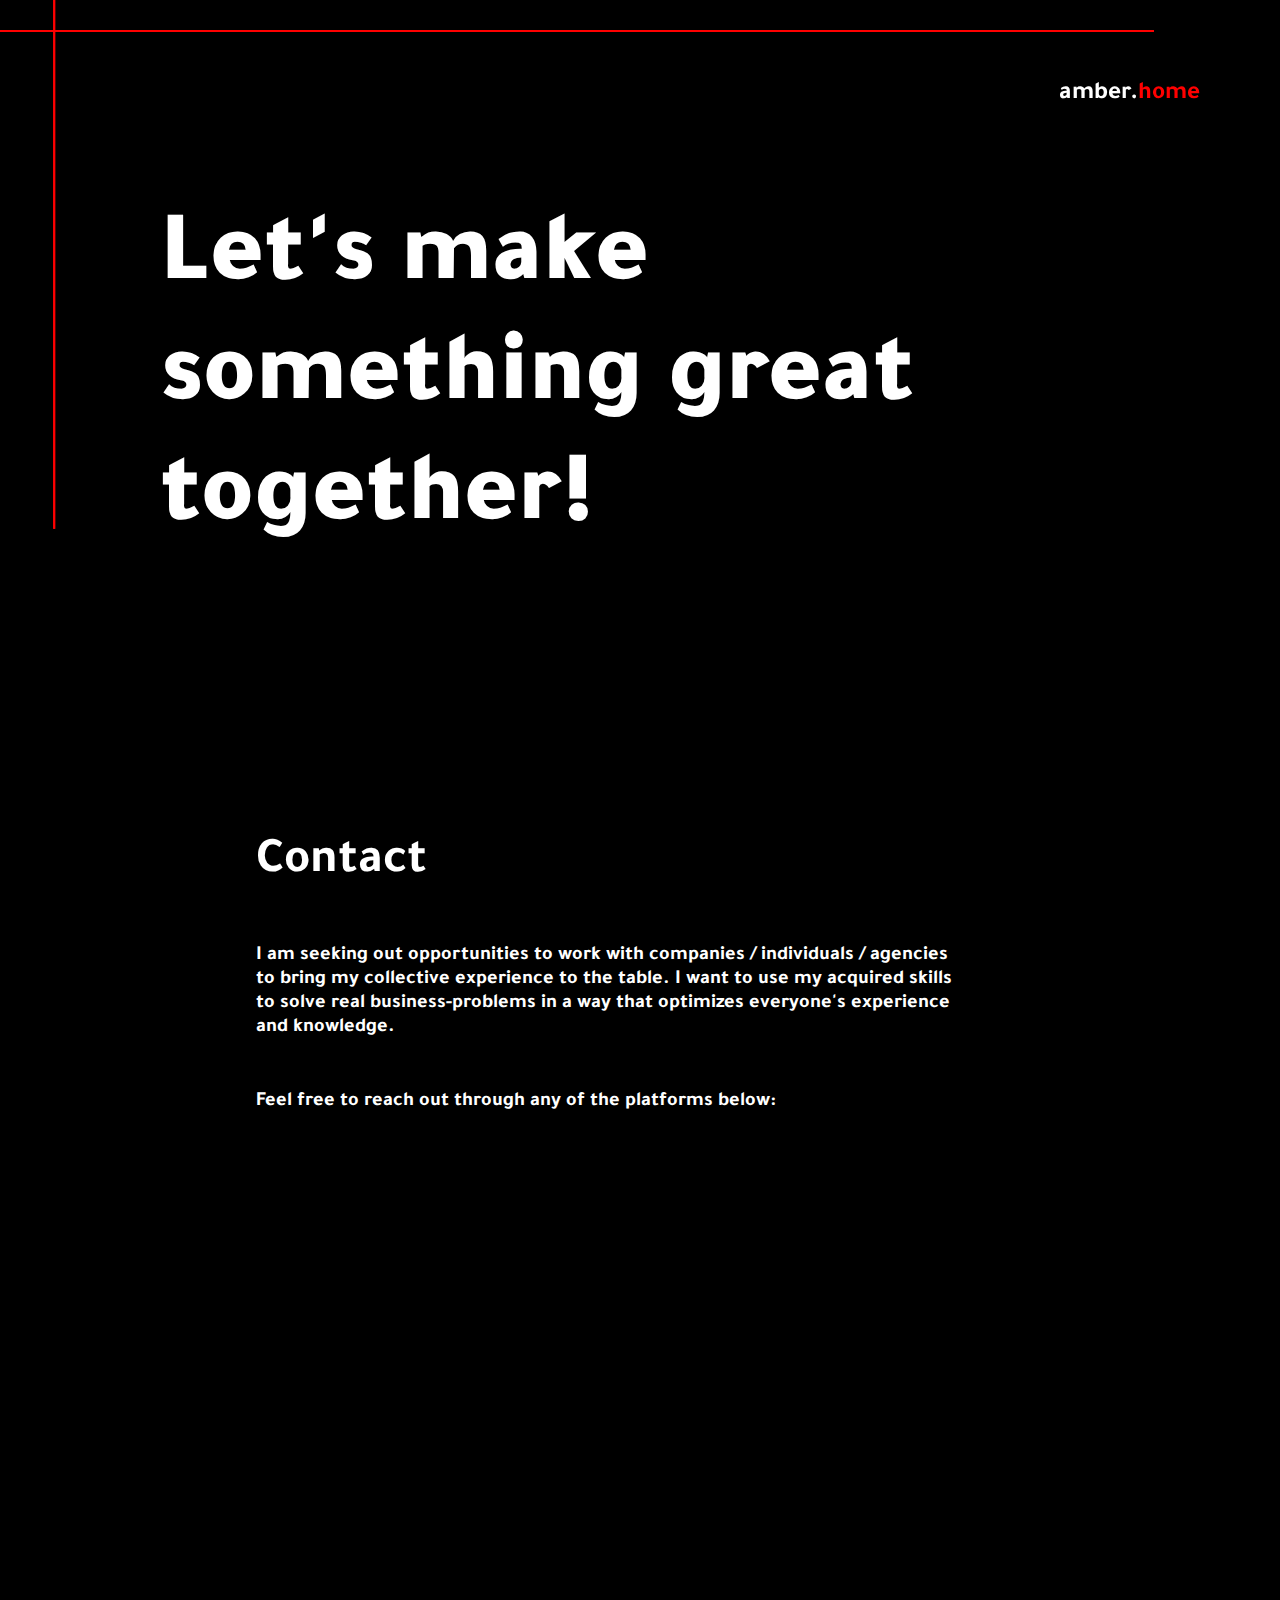
==== contact.html @ c376eda8 "This is a new commit for what I originally planned to be amended" ====
<!DOCTYPE html>
<html lang="en">
  <head>
    <meta charset="UTF-8" />
    <meta http-equiv="X-UA-Compatible" content="IE=edge" />
    <link rel="stylesheet" href="contact.css" />

    <title>Contact Details</title>
  </head>
  <body>

    <hr color="red" class="horizontal-line" />
    <hr color="red" class="vertical-line" /> 

    <div class="hero container">
      <div class="header">
        <a id="amber-link" href="index.html"
          >amber.<span class="home-word">home</span></a
        >
      </div>
    </div>

    <div class="container words">
      <p class="heading">Let's make something great together!</p>
    </div>

    <div class="container contact-section">
      <h2>Contact</h2>
      <div class="description">
        <p>
          I am seeking out opportunities to work with companies / individuals / agencies to bring my collective experience to the table.
          I want to use my acquired skills to solve real business-problems in a way that optimizes everyone's experience and knowledge.  
        </p>
      <div class="description">
        <p class="contact-text">
          Feel free to reach out through any of the platforms below:
        </p>
      </div>
    </div>

    <div class="contact-section__end">
      <a href = "mailto: amberalam.3101@gmail.com">amberalam.3101@gmail.com</a>
      <p>+91 - 704-239-0077</p>
      <P >Innovative Timberleaf Apts, 
                                        B-G06, First Floor,
                                        HSR Layout, Somasundrapalaya,
                                        BLR - 560102
      </P>
      
    </div>
    
    <script src="contact.js"></script>
  </body>
</html>
---- contact.css ----
@import url("https://fonts.googleapis.com/css2?family=Stick+No+Bills:wght@200;300;400;500;600;700;800&family=Tajawal:wght@200;300;400;500;700;800;900&display=swap");

* {
  margin: 0;
  padding: 0;
  font-family: "Stick No Bills", sans-serif;
  font-family: "Tajawal", sans-serif;
}

body {
  background-color: rgba(0, 0, 0);
  box-sizing: border-box;
  color: #fff;
  font-weight: bold;
}

.container {
  height: 100vh;
  margin: auto;
  /* background-color: #fff; */
  width: 75%;
  display: flex;
}

.hero {
  height: auto;
}

h1 {
  padding-top: 160px;
  font-size: 150px;
}

a {
  text-decoration: none;
  color: rgb(255, 0, 0);
}
.header a {
  color: rgb(255, 255, 255);
  font-size: 25px;
  position: fixed;
  top: 80px;
  right: 80px;
}

.home-word {
  color: red;
  position: relative;
  right: -150px;
  transition: right 1s ease;
}

.words {
  margin-top: 200px;
  height: 70vh;
  /* background-color: rgb(78, 78, 78); */
}

.words p {
  font-size: 100px;
  font-weight: 900;
}

.contact-section {
  width: 100%;
  display: flex;
  flex-direction: column;
  width: 60%;
}

h2 {
  font-size: 50px;
  margin-bottom: 50px;
}

.description {
  width: 700px;
  margin-bottom: 20px;
  font-size: 20px;
  font-weight: bold;
}

.description p {
  margin-bottom: 50px;
}
.heading {
  position: relative;
  right: 1300px;
  transition: right 2s ease;
}

.contact-section__end {
  opacity: 0;
  font-size: 20px;
  color: red;
  text-decoration: none;
  height: 1auto;
  display: flex;
  flex-direction: column;
  justify-content: space-evenly;
}
.contact-section__end p,
.contact-section__end a {
  margin-bottom: 10px;
}

.contact-section__end p {
  width: 250px;
}

hr {
  position: relative;
  top: 30px;
  width: 0px;
  transition: width 2s ease;
}

.vertical-line {
  transform: rotate(90deg);
}
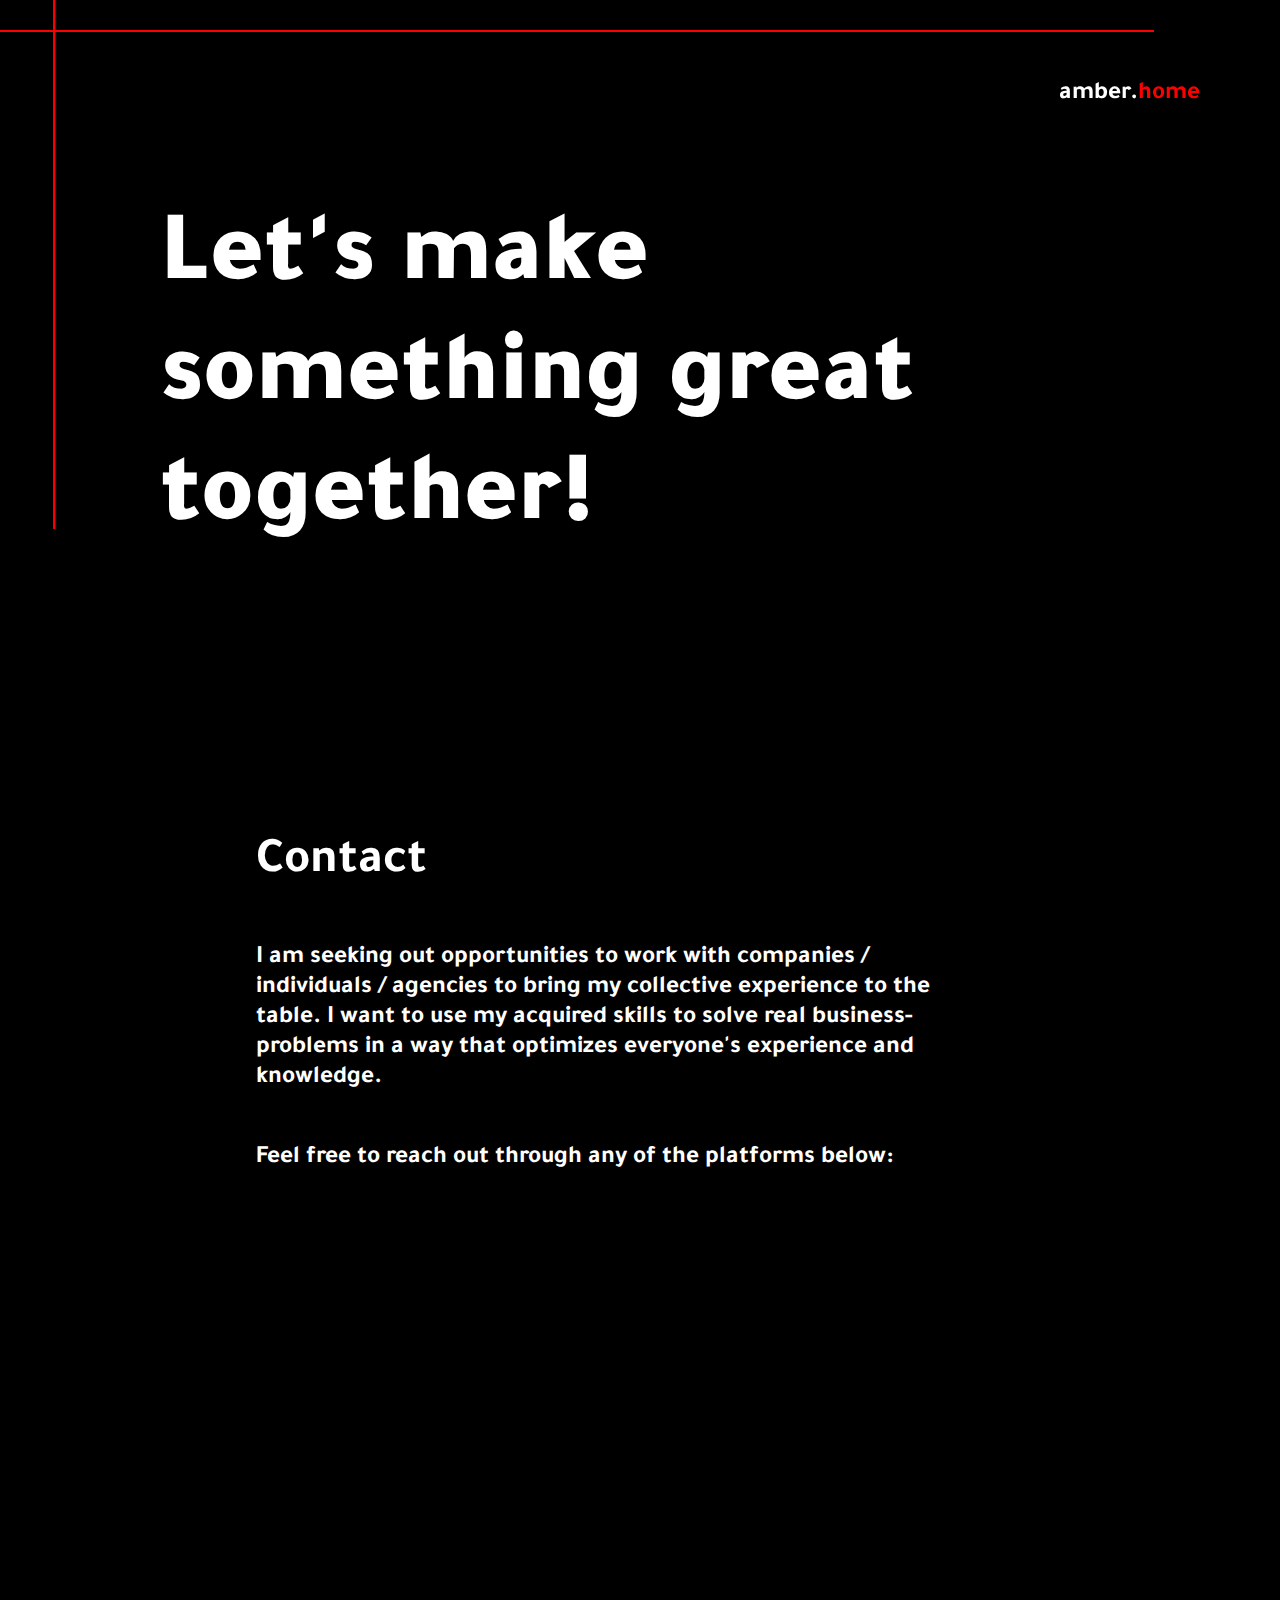
==== commit d3ecb6fc: "responsive attempt" ====
--- a/contact.html
+++ b/contact.html
@@ -46,8 +46,8 @@
                                         HSR Layout, Somasundrapalaya,
                                         BLR - 560102
       </P>
-      
     </div>
+    <div class="margin"></div>
     
     <script src="contact.js"></script>
   </body>
--- a/contact.css
+++ b/contact.css
@@ -5,6 +5,7 @@
   padding: 0;
   font-family: "Stick No Bills", sans-serif;
   font-family: "Tajawal", sans-serif;
+  font-size: 62.5%;
 }
 
 body {
@@ -27,8 +28,8 @@
 }
 
 h1 {
-  padding-top: 160px;
-  font-size: 150px;
+  padding-top: 16rem;
+  font-size: 15rem;
 }
 
 a {
@@ -37,27 +38,29 @@
 }
 .header a {
   color: rgb(255, 255, 255);
-  font-size: 25px;
+  font-size: 2.5rem;
   position: fixed;
-  top: 80px;
-  right: 80px;
+  top: 8rem;
+  right: 8rem;
 }
 
 .home-word {
   color: red;
   position: relative;
-  right: -150px;
+  right: -15rem;
   transition: right 1s ease;
+  font-size: 2.5rem;
+
 }
 
 .words {
-  margin-top: 200px;
+  margin-top: 20rem;
   height: 70vh;
   /* background-color: rgb(78, 78, 78); */
 }
 
 .words p {
-  font-size: 100px;
+  font-size: 10rem;
   font-weight: 900;
 }
 
@@ -69,52 +72,61 @@
 }
 
 h2 {
-  font-size: 50px;
-  margin-bottom: 50px;
+  font-size: 5rem;
+  margin-bottom: 5rem;
 }
 
 .description {
-  width: 700px;
-  margin-bottom: 20px;
-  font-size: 20px;
+  width: 70rem;
+  margin-bottom: 2rem;
   font-weight: bold;
 }
 
 .description p {
-  margin-bottom: 50px;
+  margin-bottom: 5rem;
+  font-size: 2.5rem;
+
 }
 .heading {
   position: relative;
-  right: 1300px;
+  right: 130rem;
   transition: right 2s ease;
 }
 
 .contact-section__end {
   opacity: 0;
-  font-size: 20px;
   color: red;
   text-decoration: none;
-  height: 1auto;
+  height: auto;
   display: flex;
   flex-direction: column;
   justify-content: space-evenly;
+  margin-bottom: 3rem;
 }
 .contact-section__end p,
 .contact-section__end a {
-  margin-bottom: 10px;
+  margin-bottom: 1rem;
+  font-size: 2rem;
 }
 
+
 .contact-section__end p {
-  width: 250px;
+  width: 25rem;
 }
 
 hr {
   position: relative;
-  top: 30px;
-  width: 0px;
+  top: 3rem;
+  width: 0;
   transition: width 2s ease;
 }
 
 .vertical-line {
   transform: rotate(90deg);
 }
+
+
+.margin {
+  min-height: 5rem;
+  background-color: black;
+}